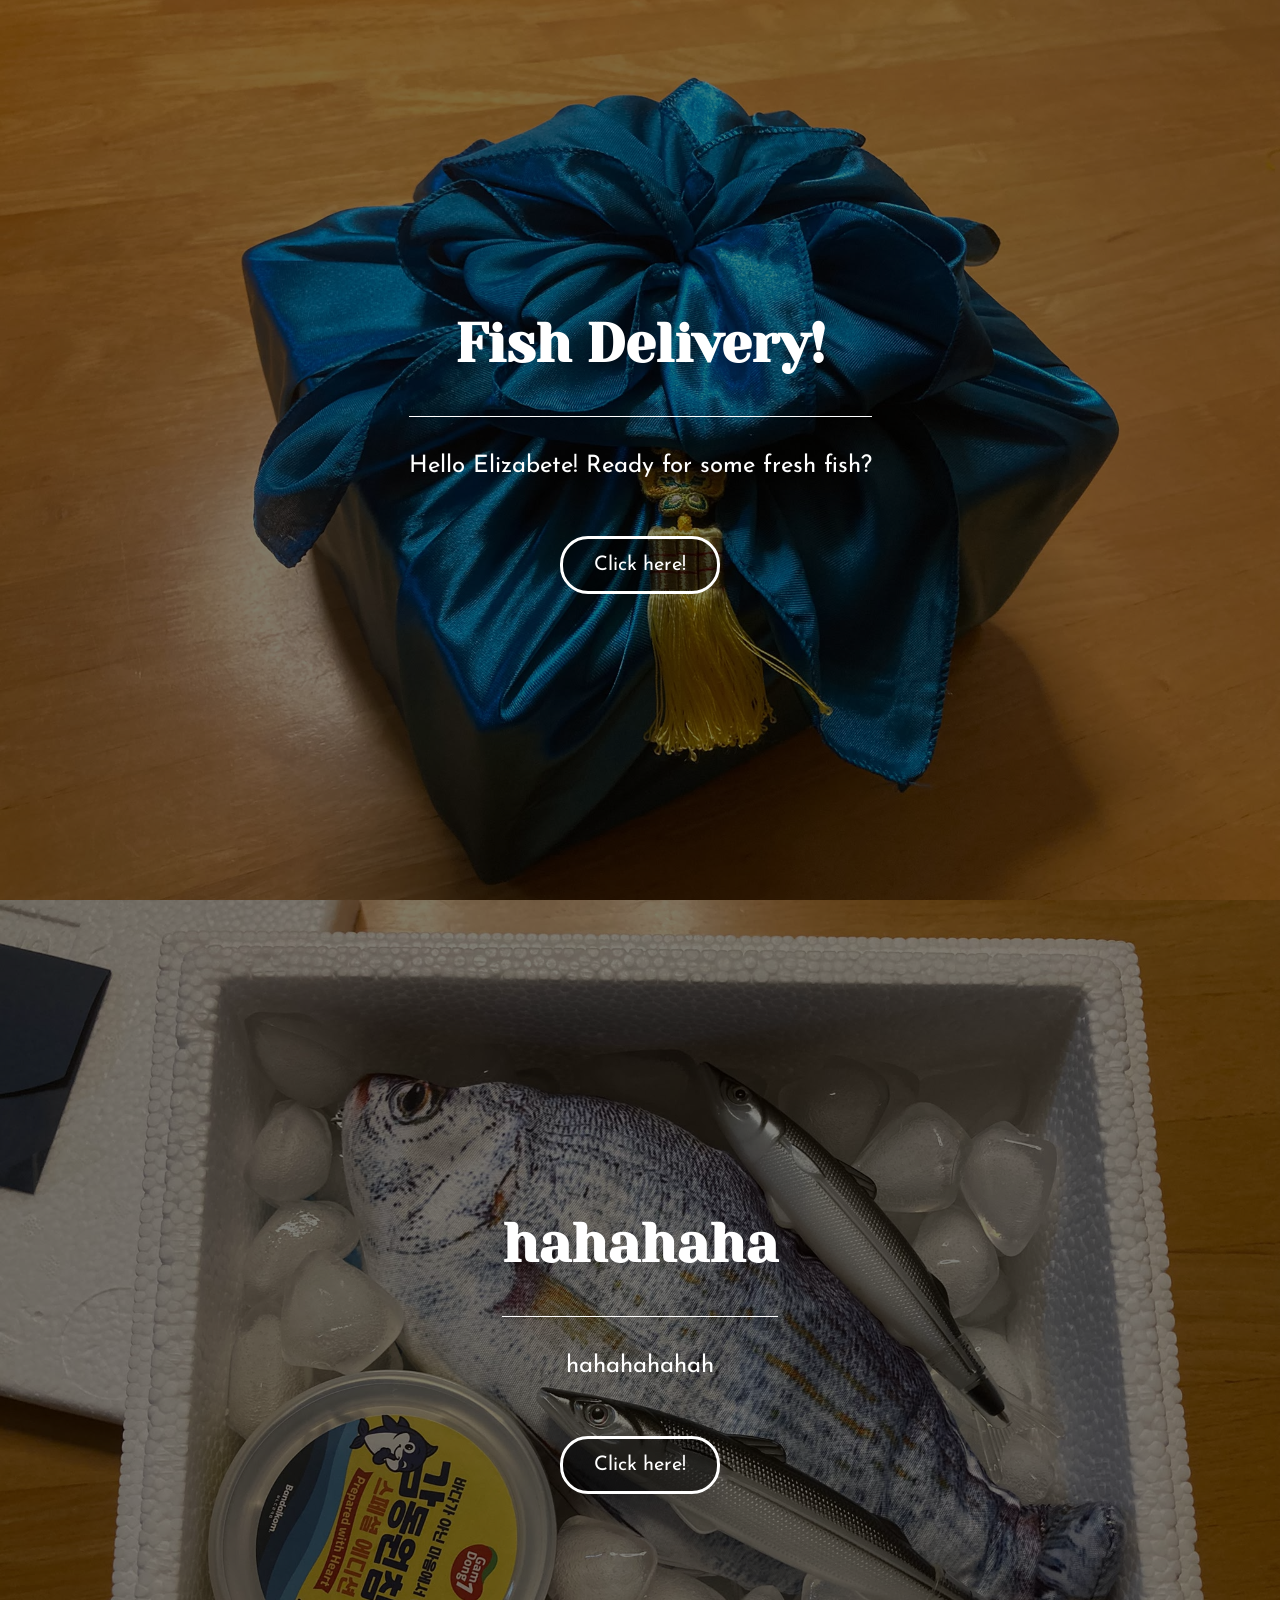
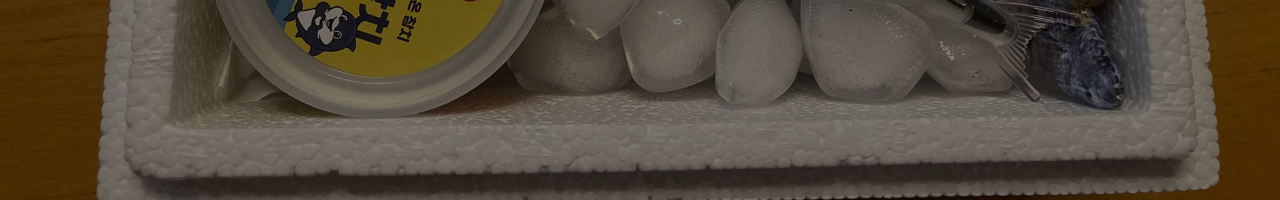
==== test.html @ 9600b8f5 "statically creating slides have limit on what I can do on mobile (blocking scrolling and anchor link" ====
<!DOCTYPE html>
<html>

  <head>
    <meta charset="utf-8">
    <meta name="viewport" content="width=device-width, initial-scale=1.0, maximum-scale=1.0, user-scalable=no">
    <title>Korean Fish Delivery!!</title>
    <link rel="stylesheet" type="text/css" href="test.css" />

    <link rel="preconnect" href="https://fonts.googleapis.com">
    <link rel="preconnect" href="https://fonts.gstatic.com" crossorigin>
    <link href="https://fonts.googleapis.com/css2?family=Yeseva+One&display=swap" rel="stylesheet"> 

    <link rel="preconnect" href="https://fonts.googleapis.com">
    <link rel="preconnect" href="https://fonts.gstatic.com" crossorigin>
    <link href="https://fonts.googleapis.com/css2?family=Josefin+Sans&family=Yeseva+One&display=swap" rel="stylesheet"> 
    
  </head>

  <body>

    <div id="my_slide" class="slide slide-1">
      <div class="words">
        <h1 id="my_header">Fish Delivery!</h1>
        <p id="my_text" class="comment">
        Hello Elizabete! Ready for some fresh fish?
        </p>
        <div id="my_button" class="buttonBox">
          <a class="myButton">Click here!</a>
        </div>
      </div>
    </div>

    <div id="next_slide" class="slide slide-2">
      <div class="words">
        <h1 id="next_header">hahahaha</h1>
        <p id="next_text" class="comment">
        hahahahahah 
        </p>
        <div id="next_button" class="buttonBox">
          <a class="myButton">Click here!</a>
        </div>
      </div>
    </div>
  
    <script src="test.js"></script>
  </body>
</html>
---- test.css ----
/* Set the margin to 0 to make sure the page stretches all the way to the edge of the browser window. */
body {
  margin: 0;
}

header, footer {
  background-color: #630031;
}

header, .slide {
  font-family: Josefin Sans, sans-serif;
  color: #fff;
  min-height: 100vh;
  display: flex;
}

h1 {
  font-family: 'Yeseva One', cursive;
  font-size: calc(1em + 3vw);
  padding-bottom: .67em;
  border-bottom: 1px solid;
  line-height: 1.3;
  text-align: center;
}

.slide {
  /* dynamically adjust to screen width/height for mobile */
  min-width: 100dvw; 
  min-height: 100dvh; 
  max-width: 100dvw; 
  max-height: 100dvh;
  /* for backgroud img */
  background-repeat: no-repeat;
  background-size: cover;
  background-position: center;

  transform: translateY(0);
  transition: transform 1s ease;
}

.slide.end-state {
  transform: translateY(-100dvh);
}

.words {
  margin: auto;
  padding: 50px;

}

.comment {
  color: #ffffff;
  font-size: 24px;
  font-family: 'Josefin Sans', sans-serif;
  text-align: center;
}


.buttonBox {
  display: flex;
  justify-content: center;
  align-content: center;
}

.myButton {
  border-radius: 28px;
  border: 3px solid #ffffff;
  cursor: pointer;
  color: #ffffff;
  font-size: 20px;
  padding: 16px 31px;
  text-decoration: none;
  margin: 1.69em auto;
  user-select: none;
  background-color:rgba(0,0,0,0.5);
}

.slide-1 {
  background-image: url('photo/wrapper.jpeg');
  background-color: rgba(0, 0, 0, 0.5); /* Black opacity layer */
  background-blend-mode: multiply;       /* Blends color and image together */
}

.slide-2 {
  background-image: url('photo/box_opened.jpeg');
  background-color: rgba(0, 0, 0, 0.5); /* Black opacity layer */
  background-blend-mode: multiply;       /* Blends color and image together */
}
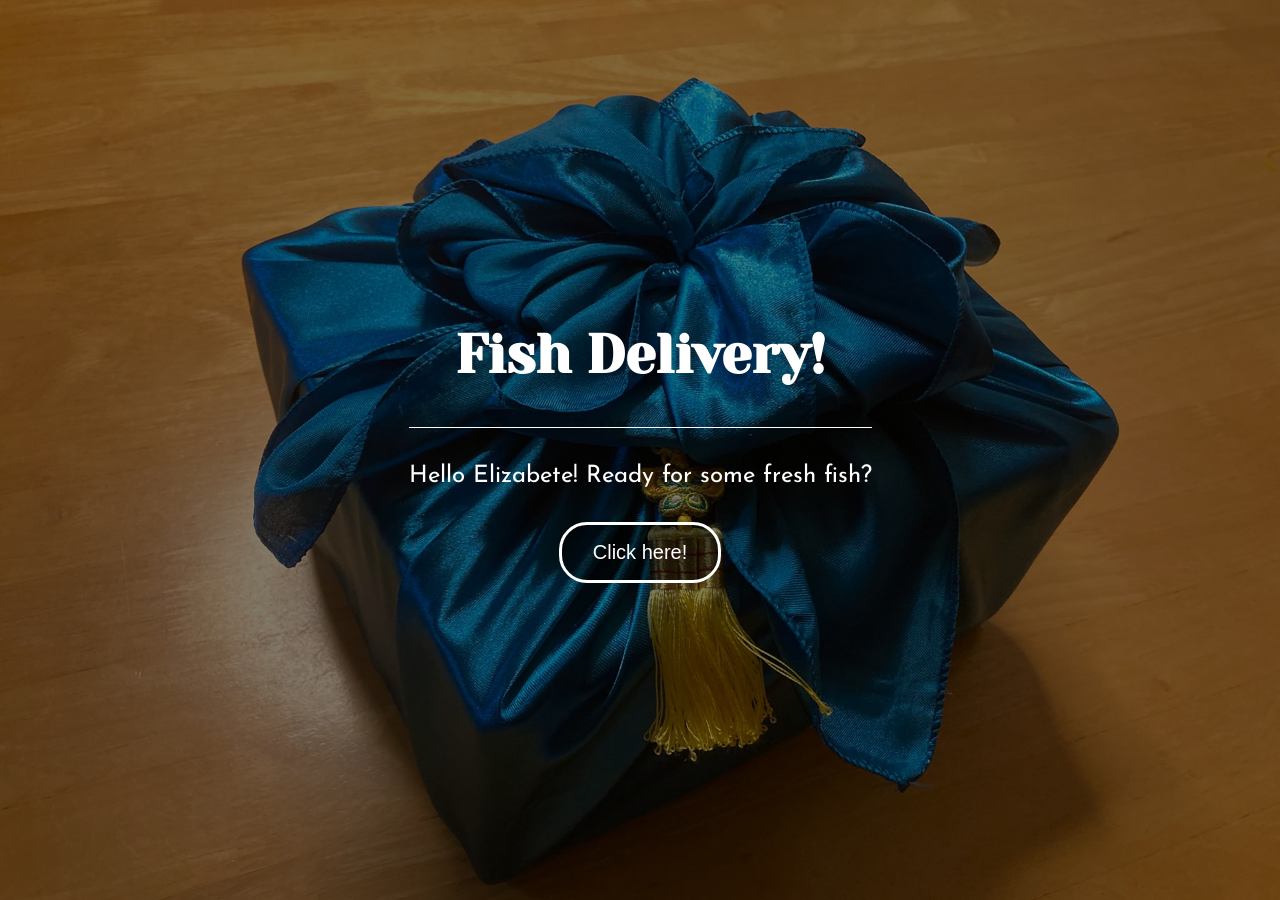
==== commit 9f7fc5e2: "shifting completely to dynamic slide creation using javascript instead of static using html and css." ====
--- a/test.html
+++ b/test.html
@@ -19,29 +19,26 @@
 
   <body>
 
-    <div id="my_slide" class="slide slide-1">
+    <div id="my_slide" class="slide slide-reveal">
       <div class="words">
         <h1 id="my_header">Fish Delivery!</h1>
         <p id="my_text" class="comment">
         Hello Elizabete! Ready for some fresh fish?
         </p>
-        <div id="my_button" class="buttonBox">
-          <a class="myButton">Click here!</a>
-        </div>
+        <button id="my_button" type="button" class="myButton">Click here!</button>
       </div>
     </div>
 
-    <div id="next_slide" class="slide slide-2">
+    <div id="next_slide" class="slide slide-hidden">
       <div class="words">
         <h1 id="next_header">hahahaha</h1>
         <p id="next_text" class="comment">
         hahahahahah 
         </p>
-        <div id="next_button" class="buttonBox">
-          <a class="myButton">Click here!</a>
-        </div>
+        <button id="next_button" type="button" class="myButton">no!</button>
       </div>
     </div>
+
   
     <script src="test.js"></script>
   </body>
--- a/test.css
+++ b/test.css
@@ -34,12 +34,28 @@
   background-size: cover;
   background-position: center;
 
+
+}
+
+.slide-reveal {
+  background-image: url('photo/wrapper.jpeg');
+  background-color: rgba(0, 0, 0, 0.5); /* Black opacity layer */
+  background-blend-mode: multiply;       /* Blends color and image together */
+}
+
+.slide-hidden {
+  background-image: url('photo/box_opened.jpeg');
+  background-color: rgba(0, 0, 0, 0.5); /* Black opacity layer */
+  background-blend-mode: multiply;       /* Blends color and image together */
+
+  position: absolute;
+  top: -100dvh;
   transform: translateY(0);
   transition: transform 1s ease;
 }
 
-.slide.end-state {
-  transform: translateY(-100dvh);
+.slide-hidden.end-state {
+  transform: translateY(100dvh);
 }
 
 .words {
@@ -56,13 +72,11 @@
 }
 
 
-.buttonBox {
+.myButton {
   display: flex;
   justify-content: center;
   align-content: center;
-}
 
-.myButton {
   border-radius: 28px;
   border: 3px solid #ffffff;
   cursor: pointer;
@@ -75,14 +89,3 @@
   background-color:rgba(0,0,0,0.5);
 }
 
-.slide-1 {
-  background-image: url('photo/wrapper.jpeg');
-  background-color: rgba(0, 0, 0, 0.5); /* Black opacity layer */
-  background-blend-mode: multiply;       /* Blends color and image together */
-}
-
-.slide-2 {
-  background-image: url('photo/box_opened.jpeg');
-  background-color: rgba(0, 0, 0, 0.5); /* Black opacity layer */
-  background-blend-mode: multiply;       /* Blends color and image together */
-}
